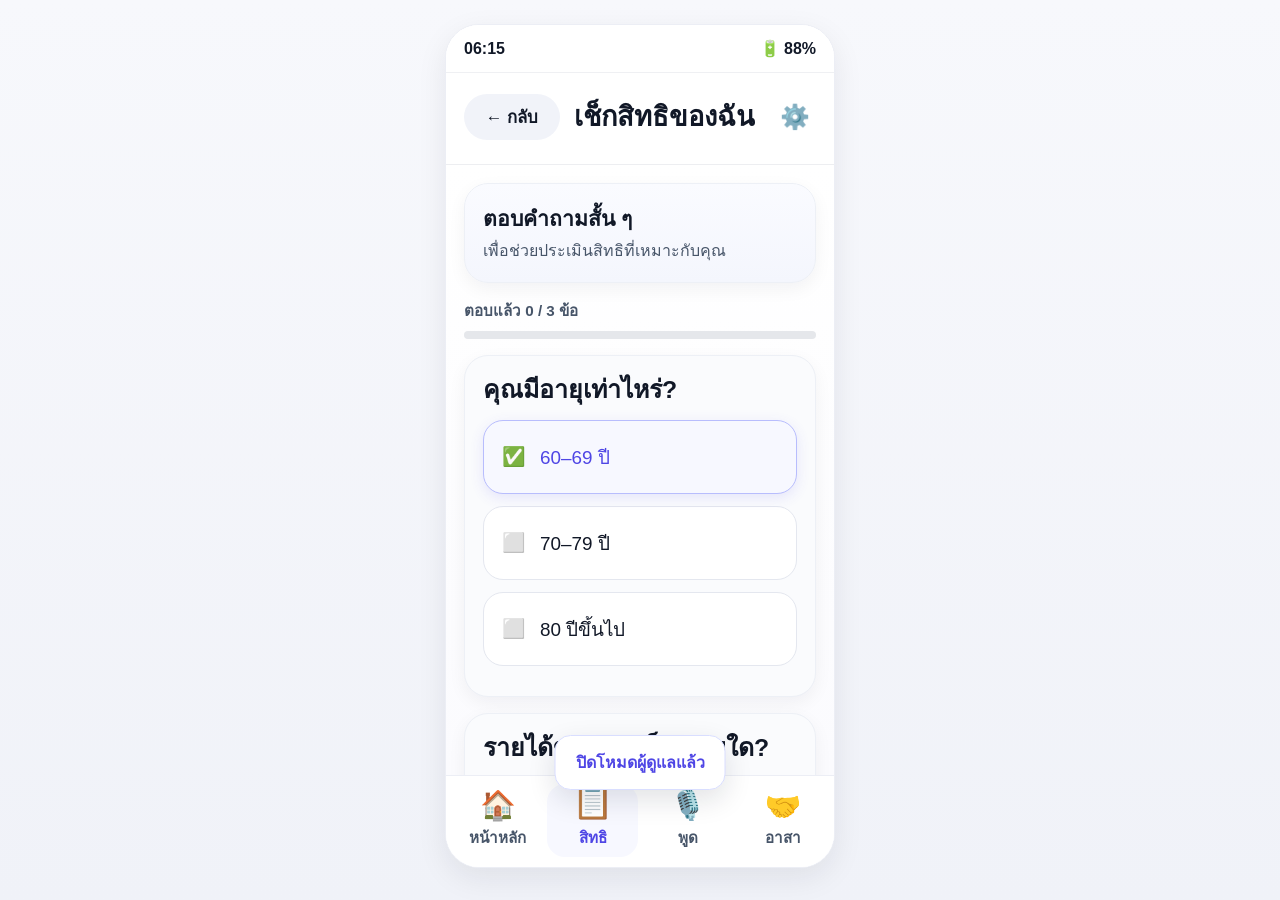
==== rights.html @ c6915d8d "Add rights.html for rights assessment page" ====
<!DOCTYPE html>
<html lang="th">
<head>
  <meta charset="UTF-8" />
  <meta name="viewport" content="width=device-width, initial-scale=1.0" />
  <title>เช็กสิทธิของฉัน — สิทธิถึงบ้าน</title>
  <link rel="stylesheet" href="styles.css" />
</head>
<body>
  <div class="phone-outer">
    <div class="phone">

      <!-- ══════════════════════════════
           SCREEN 2: RIGHTS
      ══════════════════════════════ -->
      <section id="screen-rights" class="screen active">
        <div class="status-bar">
          <span>00:00</span>
          <span>🔋 88%</span>
        </div>

        <header class="topbar">
          <button class="topbar__back" onclick="App.showScreen('screen-home')">← กลับ</button>
          <div class="topbar__title">เช็กสิทธิของฉัน</div>
          <button onclick="App.showScreen('screen-settings')" style="background:none;border:none;cursor:pointer;font-size:1.5rem;line-height:1;padding:4px 6px;margin-left:auto;" aria-label="ตั้งค่า" title="ตั้งค่า">⚙️</button>
        </header>

        <main class="content">
          <section class="info-card">
            <p class="info-card__title">ตอบคำถามสั้น ๆ</p>
            <p class="info-card__desc">เพื่อช่วยประเมินสิทธิที่เหมาะกับคุณ</p>
          </section>

          <div class="quiz-progress">
            <div class="quiz-progress__label" id="quizProgressLabel">ตอบแล้ว 0 / 3 ข้อ</div>
            <div class="progress-track">
              <div class="progress-fill" id="quizProgressFill" style="width:0%"></div>
            </div>
          </div>

          <section class="quiz-box">
            <p class="quiz-box__question">คุณมีอายุเท่าไหร่?</p>
            <button class="quiz-option selected" id="age-a" onclick="App.selectOption('age','age-a')">
              <span class="quiz-option__check">✅</span> 60–69 ปี
            </button>
            <button class="quiz-option" id="age-b" onclick="App.selectOption('age','age-b')">
              <span class="quiz-option__check">⬜</span> 70–79 ปี
            </button>
            <button class="quiz-option" id="age-c" onclick="App.selectOption('age','age-c')">
              <span class="quiz-option__check">⬜</span> 80 ปีขึ้นไป
            </button>
          </section>

          <section class="quiz-box">
            <p class="quiz-box__question">รายได้ของคุณเป็นแบบใด?</p>
            <button class="quiz-option" id="income-a" onclick="App.selectOption('income','income-a')">
              <span class="quiz-option__check">⬜</span> ไม่มีรายได้ประจำ
            </button>
            <button class="quiz-option" id="income-b" onclick="App.selectOption('income','income-b')">
              <span class="quiz-option__check">⬜</span> มีรายได้บ้างเล็กน้อย
            </button>
            <button class="quiz-option" id="income-c" onclick="App.selectOption('income','income-c')">
              <span class="quiz-option__check">⬜</span> มีรายได้ประจำ
            </button>
          </section>

          <section class="quiz-box">
            <p class="quiz-box__question">ตอนนี้คุณอาศัยอยู่แบบใด?</p>
            <button class="quiz-option" id="status-a" onclick="App.selectOption('status','status-a')">
              <span class="quiz-option__check">⬜</span> อยู่คนเดียว
            </button>
            <button class="quiz-option" id="status-b" onclick="App.selectOption('status','status-b')">
              <span class="quiz-option__check">⬜</span> อยู่กับครอบครัว
            </button>
            <button class="quiz-option" id="status-c" onclick="App.selectOption('status','status-c')">
              <span class="quiz-option__check">⬜</span> มีผู้ดูแลประจำ
            </button>
          </section>

          <section class="result-box" id="rightsResult">
            กรุณาเลือกข้อมูลให้ครบเพื่อประเมินสิทธิของคุณ
          </section>

          <!-- เพิ่มใหม่: แยกสิทธิแบบเป็นข้อ -->
          <section class="rights-detail-card" id="rightsDetailCard">
            <div class="rights-detail-card__head">
              <div>
                <p class="rights-detail-card__eyebrow">สรุปผลแบบละเอียด</p>
                <h3 class="rights-detail-card__title">สิทธิที่คุณอาจได้รับ</h3>
              </div>
              <div class="rights-score" id="rightsScore">รอประเมิน</div>
            </div>

            <div class="rights-list" id="rightsList">
              <div class="rights-empty">กรุณาตอบคำถามให้ครบก่อน ระบบจะแยกสิทธิให้เป็นข้อ ๆ</div>
            </div>

            <div class="rights-tags" id="rightsTags">
              <span class="rights-tag">ยังไม่มีข้อมูลเพียงพอ</span>
            </div>
          </section>

          <!-- เพิ่มใหม่: เอกสารที่ควรเตรียม -->
          <section class="rights-docs-card" id="rightsDocsCard">
            <div class="rights-docs-card__head">
              <h3 class="rights-docs-card__title">เอกสารที่ควรเตรียม</h3>
              <span class="rights-docs-card__badge" id="rightsDocsCount">0 รายการ</span>
            </div>

            <div class="rights-docs-list" id="rightsDocsList">
              <div class="rights-empty">ระบบจะแนะนำเอกสารหลังประเมินสิทธิ</div>
            </div>
          </section>

          <div class="rights-action-row">
            <button class="btn-secondary rights-action-btn" onclick="App.speakTextFromElement('rightsDetailCard')">
              🔊 อ่านผลให้ฟัง
            </button>
            <button class="btn-secondary rights-action-btn" onclick="App.showScreen('screen-docs')">
              📄 ไปหน้าเอกสาร
            </button>
          </div>

          <section class="result-box">
            <p class="result-box__title">ตัวอย่างสิทธิที่เกี่ยวข้อง</p>

            <div class="right-item">
              <span class="right-item__dot"></span>
              <span class="right-item__text">เบี้ยยังชีพผู้สูงอายุรายเดือน</span>
            </div>

            <div class="right-item">
              <span class="right-item__dot"></span>
              <span class="right-item__text">สิทธิรักษาพยาบาลตามบัตรทอง</span>
            </div>

            <div class="right-item">
              <span class="right-item__dot"></span>
              <span class="right-item__text">บริการช่วยเหลือจากหน่วยงานในพื้นที่</span>
            </div>

            <button class="btn-primary" onclick="App.showScreen('screen-docs')" style="margin-top:12px">
              📄 ดูเอกสารที่ต้องใช้
            </button>
          </section>
        </main>

        <nav class="nav-bar">
          <button class="nav-item" onclick="App.showScreen('screen-home')">
            <span class="nav-item__icon">🏠</span>หน้าหลัก
          </button>
          <button class="nav-item active" onclick="App.showScreen('screen-rights')">
            <span class="nav-item__icon">📋</span>สิทธิ
          </button>
          <button class="nav-item" onclick="App.showScreen('screen-voice')">
            <span class="nav-item__icon">🎙️</span>พูด
          </button>
          <button class="nav-item" onclick="App.showScreen('screen-volunteer')">
            <span class="nav-item__icon">🤝</span>อาสา
          </button>
        </nav>
      </section>

    </div>
  </div>

  <script src="app.js"></script>
  <script>
    // Page-navigation bridge — routes showScreen() calls to their own HTML file
    const _originalShowScreen = App.showScreen;
    const pageMap = {
      'screen-home':        'index.html',
      'screen-rights':      'rights.html',
      'screen-voice':       'voice.html',
      'screen-volunteer':   'volunteer.html',
      'screen-docs':        'docs.html',
      'screen-steps':       'steps.html',
      'screen-appointments':'appointments.html',
      'screen-settings':    'settings.html'
    };
    App.showScreen = function(screenId) {
      const page = pageMap[screenId];
      if (page && !document.getElementById(screenId)) {
        window.location.href = page;
      } else {
        _originalShowScreen(screenId);
      }
    };
  </script>
</body>
</html>
---- styles.css ----
:root{
  --primary:#4f46e5;
  --primary-2:#6d5efc;
  --primary-soft:#eef2ff;
  --primary-soft-2:#f7f8ff;
  --text:#111827;
  --text-soft:#475569;
  --text-faint:#6b7280;
  --bg:#f5f6fa;
  --surface:#ffffff;
  --surface-2:#f8f9fc;
  --surface-3:#f1f3f9;
  --line:#e5e7eb;
  --success:#16a34a;
  --warning:#f59e0b;
  --danger:#ef4444;
  --shadow:0 10px 30px rgba(20,25,40,.08);
  --shadow-soft:0 6px 18px rgba(20,25,40,.05);
  --radius-sm:14px;
  --radius-md:20px;
  --radius-lg:26px;
  --radius-xl:32px;
}

/* ════ DARK MODE ════ */
@media(prefers-color-scheme:dark){
  :root{
    --primary:#a5b4fc;
    --primary-2:#c7d2fe;
    --primary-soft:#2d2b5a;
    --primary-soft-2:#252350;
    --text:#f0f1f5;
    --text-soft:#c8cbd8;
    --text-faint:#9499b0;
    --bg:#0f1117;
    --surface:#1c1f2e;
    --surface-2:#232638;
    --surface-3:#2b2f44;
    --line:#383c58;
    --shadow:0 10px 30px rgba(0,0,0,.4);
    --shadow-soft:0 6px 18px rgba(0,0,0,.3);
  }
  body{ background:#0f1117; }
  .phone{ border-color:#2d3050; }
  .content{ background:var(--surface) !important; }
  .welcome-card,.info-card{ background:var(--surface-2) !important; }
  .greeting{ color:#f0f1f5; }
  .subtext{ color:#c8cbd8; }
  .font-btn,.font-scale-label{ background:#2b2f44 !important; border-color:#4a4e6a !important; color:#f0f1f5 !important; }
  .font-btn:hover{ background:#363b55 !important; color:#fff !important; }
  .tab-pill{ background:var(--surface-2); border-color:var(--line); color:#c8cbd8; }
  .tab-pill.active{ background:var(--primary-soft); color:#c7d2fe; border-color:#4a4a9a; }
  .tab-pill:hover:not(.active){ background:var(--surface-3); color:#f0f1f5; }
  .tab-pill:active{ transform:scale(0.95); }
  .reminder-card{ background:#2e2508 !important; border-color:#6b560f !important; }
  .reminder-card__title{ color:#fde68a; }
  .reminder-card__sub{ color:#fbbf24; }
  .quick-help-card{ background:#2d1010 !important; border-color:#6b2020 !important; }
  .quick-help-card__title{ color:#fca5a5; }
  .quick-help-card__desc{ color:#e8a0a0; }
  .voice-guide-card{ background:#1d2248 !important; border-color:#3a4080 !important; }
  .result-box{ background:#1d2248 !important; border-color:#3a4080 !important; }
  .result-box__title{ color:#c7d2fe; }
  .right-item__text{ color:#c8cbd8; }
  .quiz-box{ background:var(--surface-2) !important; border-color:var(--line) !important; }
  .quiz-box__question{ color:#f0f1f5 !important; }
  .quiz-option{ background:var(--surface-3) !important; border-color:var(--line) !important; color:#f0f1f5 !important; }
  .quiz-option:hover{ background:#333754 !important; }
  .quiz-option.selected{ background:var(--primary-soft) !important; border-color:#5a5aaa !important; color:#c7d2fe !important; }
  .main-card{ background:var(--surface-2); border-color:var(--line); }
  .main-card__icon{ background:#2d2b5a !important; border:1px solid #4a4a9a; }
  .main-card__label{ color:#f0f1f5 !important; }
  .main-card__desc{ color:#c8cbd8 !important; }
  .section-label{ color:#c8cbd8; }
  .info-card__title{ color:#f0f1f5; }
  .info-card__desc{ color:#c8cbd8; }
  .schedule-card{ background:var(--surface-2) !important; }
  .schedule-card__title{ color:#f0f1f5; }
  .schedule-card__desc{ color:#c8cbd8; }
  .service-wide-card{ background:var(--surface-2) !important; }
  .service-wide-card__title{ color:#f0f1f5; }
  .service-wide-card__desc{ color:#c8cbd8; }
  .section-head__title{ color:#f0f1f5; }
  .section-head__sub{ color:#c8cbd8; }
  .contact-card{ background:var(--surface-2) !important; }
  .contact-card__title{ color:#f0f1f5; }
  .contact-card__desc{ color:#c8cbd8; }
  .transcript-box{ background:var(--surface-2); color:#f0f1f5; }
  .transcript-box__placeholder{ color:#9499b0; }
  .mic-status{ color:#c8cbd8; }
  .ai-reply{ background:#1d2248 !important; border-color:#3a4080 !important; color:#c8cbd8; }
  .voice-answer-card h3{ color:#c7d2fe; }
  .voice-answer-card p{ color:#c8cbd8; }
  .vol-card{ background:var(--surface-2); }
  .vol-card__name{ color:#f0f1f5; }
  .vol-card__detail{ color:#c8cbd8; }
  .vol-card__badge{ background:#14532d; color:#86efac; }
  .checklist-item{ background:var(--surface-2); border-color:var(--line); color:#f0f1f5; }
  .checklist-item:has(input:checked){ border-color:#5a5aaa !important; background:var(--primary-soft) !important; }
  .step-card{ background:var(--surface-2); }
  .step-card__title{ color:#f0f1f5; }
  .step-card__desc{ color:#c8cbd8; }
  .nav-bar{ background:rgba(28,31,46,.97); border-top-color:var(--line); }
  .nav-item{ color:#c8cbd8; }
  .nav-item.active{ color:#c7d2fe; background:var(--primary-soft); }
  .topbar{ background:var(--surface); border-bottom-color:var(--line); }
  .topbar__title{ color:#f0f1f5; }
  .topbar__tagline{ color:#c8cbd8; }
  .topbar__logo{ color:#a5b4fc; }
  .topbar__back{ color:#f0f1f5; background:var(--surface-3); }
  .status-bar{ background:var(--surface); border-bottom-color:var(--line); color:#f0f1f5; }
  .confirm-msg{ background:#0d2a1a !important; border-color:#1a5c34 !important; color:#6ee7b7; }
  .mic-circle{ background:linear-gradient(135deg,#3d3a8a,#5046c8) !important; box-shadow:0 14px 30px rgba(80,70,200,.35) !important; }
  .mic-circle.recording{ background:linear-gradient(135deg,#c0392b,#e84040) !important; }
  .btn-secondary{ background:#2b2f44 !important; color:#f0f1f5 !important; border:1px solid #4a4e6a; }
  .btn-secondary:hover{ background:#333754 !important; }
  .speak-btn{ background:var(--primary-soft); color:#c7d2fe; border-color:#4a4a9a; }
  .progress-track{ background:#2b2f44; }
  .stat-card{ background:var(--surface-2) !important; border-color:var(--line) !important; }
  .stat-card__value{ color:#c7d2fe !important; }
  .stat-card__label{ color:#c8cbd8 !important; }
  .toast{ background:#1d2248; border-color:#3a4080; color:#c7d2fe; }
  .voice-wave__bar{ background:linear-gradient(180deg,#a5b4fc,#c7d2fe); }
}

/* ════ RESET ════ */
*,*::before,*::after{ box-sizing:border-box; margin:0; padding:0; }
html,body{ width:100%; height:100%; }
body{
  font-family:'Sarabun','Noto Sans Thai',sans-serif;
  background:linear-gradient(180deg,#f7f8fc 0%,#f0f2f8 100%);
  color:var(--text);
  display:flex; justify-content:center; align-items:flex-start;
  padding:24px 12px;
}
button{ font-family:inherit; border:none; cursor:pointer; background:none; }
a{ text-decoration:none; color:inherit; }

/* ════ PHONE ════ */
.phone-outer{ width:100%; display:flex; justify-content:center; }
.phone{
  width:390px; height:844px;
  background:var(--surface); border-radius:34px; overflow:hidden;
  box-shadow:var(--shadow); border:1px solid #eceef5;
  display:flex; flex-direction:column;
  position: relative;
}
.screen{ display:none; height:100%; flex-direction:column; background:var(--surface); }
.screen.active{ display:flex; }
.screen.slide-in{ animation:slideIn .28s cubic-bezier(.4,0,.2,1) both; }
@keyframes slideIn{
  from{ opacity:0; transform:translateX(18px); }
  to{ opacity:1; transform:translateX(0); }
}

/* ════ STATUS BAR ════ */
.status-bar{
  height:48px; display:flex; align-items:center; justify-content:space-between;
  padding:0 18px; background:var(--surface); color:var(--text);
  font-size:1rem; font-weight:800; border-bottom:1px solid rgba(229,231,235,.6);
}

/* ════ TOPBAR ════ */
.topbar{
  min-height:92px; background:var(--surface);
  display:flex; align-items:center; gap:14px;
  padding:14px 18px 18px; border-bottom:1px solid rgba(229,231,235,.7);
}
.topbar--logo{ justify-content:space-between; align-items:center; }
.topbar--logo > div:first-child{ flex:1; min-width:0; }
.topbar__logo{ font-size:2rem; font-weight:900; line-height:1.05; color:var(--primary); }
.topbar__tagline{ margin-top:4px; font-size:1rem; color:var(--text-soft); line-height:1.35; }
.topbar__title{ font-size:1.7rem; font-weight:900; line-height:1.15; color:var(--text); flex:1; }
.topbar__back{
  min-width:96px; height:46px; padding:0 16px; border-radius:999px;
  background:var(--surface-3); color:var(--text);
  display:inline-flex; align-items:center; justify-content:center;
  font-size:1.05rem; font-weight:800;
  transition:opacity .15s,transform .15s;
}
.topbar__back:hover{ opacity:.75; }
.topbar__back:active{ transform:scale(0.95); }
.topbar__sos{
  min-width:90px; height:50px; border-radius:999px;
  background:linear-gradient(135deg,#ff5f5f,#e84040); color:#fff;
  display:inline-flex; align-items:center; justify-content:center;
  font-size:1.05rem; font-weight:900;
  box-shadow:0 8px 20px rgba(239,68,68,.28);
  transition:transform .15s,opacity .15s;
  animation:sos-pulse 3s ease-in-out infinite;
}
@keyframes sos-pulse{
  0%,100%{ box-shadow:0 8px 20px rgba(239,68,68,.28); }
  50%{ box-shadow:0 8px 30px rgba(239,68,68,.55); }
}
.topbar__sos:hover{ opacity:.88; }
.topbar__sos:active{ transform:scale(0.95); }

/* ════ CONTENT ════ */
.content{
  flex:1; min-height:0; overflow-y:auto; padding:18px;
  background:linear-gradient(180deg,#ffffff 0%,#fbfbfe 100%);
}
.content::-webkit-scrollbar{ width:8px; }
.content::-webkit-scrollbar-thumb{ background:#d9ddea; border-radius:999px; }
.content > *{ animation:fadeUp .35s cubic-bezier(.4,0,.2,1) both; }
.content > *:nth-child(1){ animation-delay:.04s; }
.content > *:nth-child(2){ animation-delay:.08s; }
.content > *:nth-child(3){ animation-delay:.12s; }
.content > *:nth-child(4){ animation-delay:.16s; }
.content > *:nth-child(5){ animation-delay:.20s; }
.content > *:nth-child(6){ animation-delay:.24s; }
.content > *:nth-child(7){ animation-delay:.28s; }
.content > *:nth-child(8){ animation-delay:.32s; }
@keyframes fadeUp{
  from{ opacity:0; transform:translateY(10px); }
  to{ opacity:1; transform:translateY(0); }
}

.greeting{ font-size:1.9rem; font-weight:900; line-height:1.2; margin-bottom:6px; }
.subtext{ font-size:1.12rem; line-height:1.55; color:var(--text-soft); }
.section-label{ font-size:1.05rem; font-weight:800; color:var(--text-soft); margin:18px 0 12px; }

/* ════ SHARED CARD BASE ════ */
.welcome-card,.info-card,.voice-guide-card,.quick-help-card,
.quiz-box,.result-box,.transcript-box,.ai-reply,.reminder-card,
.vol-card,.confirm-msg,.checklist-card,.step-card,.schedule-card,
.service-wide-card,.contact-card,.stat-card{
  background:var(--surface-2); border:1px solid #edf0f6;
  border-radius:24px; box-shadow:var(--shadow-soft);
}

/* ════ WELCOME CARD ════ */
.welcome-card{
  background:linear-gradient(180deg,#fafbff 0%,#f4f6fd 100%);
  padding:18px; margin-bottom:16px;
}
.font-tools{ display:flex; flex-wrap:wrap; gap:10px; margin-top:14px; }
.font-btn,.font-scale-label{
  min-height:48px; padding:0 16px; border-radius:16px;
  background:#fff; border:1px solid var(--line);
  display:inline-flex; align-items:center; justify-content:center;
  font-size:1rem; font-weight:800;
  transition:background .15s,transform .12s,box-shadow .15s;
}
.font-btn:hover{ background:var(--surface-3); box-shadow:0 4px 12px rgba(79,70,229,.10); }
.font-btn:active{ transform:scale(0.92); }
.font-btn--reset{ background:var(--surface-3); }

/* ════ TAB PILLS ════ */
.tab-pills{ display:flex; gap:10px; overflow:auto; margin-bottom:16px; }
.tab-pill{
  min-height:42px; padding:0 16px; border-radius:999px;
  background:#fff; border:1px solid #e5e7ef; color:var(--text-soft);
  font-size:.98rem; font-weight:800; white-space:nowrap;
  transition:background .2s,color .2s,transform .15s;
}
.tab-pill.active{ background:var(--primary-soft-2); color:var(--primary); border-color:#cfd5ff; }
.tab-pill:hover:not(.active){ background:var(--surface-3); }

/* ════ BUTTONS ════ */
.btn-voice-main,.btn-primary,.btn-secondary,.btn-emergency,.btn-appoint{
  transition:transform .18s ease,box-shadow .18s ease,opacity .15s ease;
}
.btn-voice-main{
  width:100%; min-height:68px; border-radius:22px;
  background:linear-gradient(135deg,var(--primary),var(--primary-2)); color:#fff;
  display:flex; align-items:center; justify-content:center; gap:10px;
  padding:16px 18px; font-size:1.35rem; font-weight:900; margin-bottom:16px;
  box-shadow:0 12px 28px rgba(79,70,229,.22); position:relative; overflow:hidden;
}
.btn-voice-main:hover{ box-shadow:0 16px 36px rgba(79,70,229,.32); opacity:.93; }
.btn-voice-main:active{ transform:scale(0.97); }
.btn-primary{
  width:100%; min-height:64px; border-radius:20px;
  background:linear-gradient(135deg,var(--primary),var(--primary-2)); color:#fff;
  display:flex; align-items:center; justify-content:center; gap:10px;
  padding:16px 18px; font-size:1.18rem; font-weight:900;
  box-shadow:0 10px 24px rgba(79,70,229,.20);
}
.btn-primary:hover{ opacity:.92; box-shadow:0 14px 30px rgba(79,70,229,.30); }
.btn-primary:active{ transform:scale(0.97); }
.btn-secondary{
  flex:1; min-height:64px; border-radius:20px;
  background:#eef1f8; color:var(--text);
  display:flex; align-items:center; justify-content:center;
  padding:16px; font-size:1.1rem; font-weight:800;
}
.btn-secondary:hover{ background:var(--surface-3); }
.btn-secondary:active{ transform:scale(0.97); }
.btn-emergency{
  width:100%; min-height:68px; border-radius:22px;
  background:linear-gradient(135deg,#ff5f5f,#e84040); color:#fff;
  display:flex; align-items:center; justify-content:center; gap:10px;
  padding:16px 18px; font-size:1.25rem; font-weight:900;
  box-shadow:0 12px 26px rgba(239,68,68,.18);
}
.btn-emergency:hover{ opacity:.9; box-shadow:0 16px 32px rgba(239,68,68,.28); }
.btn-emergency:active{ transform:scale(0.97); }
.btn-appoint{
  min-width:82px; min-height:56px; border-radius:18px;
  background:linear-gradient(135deg,var(--primary),var(--primary-2)); color:#fff;
  display:inline-flex; align-items:center; justify-content:center;
  font-size:1.1rem; font-weight:900; padding:0 18px;
}
.btn-appoint:hover{ opacity:.9; }
.btn-appoint:active{ transform:scale(0.94); }

/* ════ REMINDER ════ */
.reminder-card{
  background:linear-gradient(180deg,#fffaf0 0%,#fff5df 100%);
  border-color:#f6e2a7; display:flex; gap:14px; padding:16px; margin-bottom:16px;
}
.reminder-card__icon{ font-size:1.9rem; line-height:1; }
.reminder-card__title{ font-size:1.25rem; font-weight:900; color:#8a6200; line-height:1.35; }
.reminder-card__sub{ margin-top:4px; font-size:1.02rem; color:#a17200; line-height:1.45; }

/* ════ CONTACT CARDS ════ */
.quick-contact-section{ margin-bottom:18px; }
.section-head{ margin-bottom:12px; }
.section-head__title{ font-size:1.08rem; font-weight:900; color:var(--text); }
.section-head__sub{ font-size:.95rem; color:var(--text-soft); margin-top:4px; }
.quick-contact-grid{ display:grid; grid-template-columns:1fr; gap:12px; }
.contact-card{
  display:flex; align-items:center; gap:14px; min-height:92px;
  padding:16px; background:#fff;
  transition:opacity .15s,transform .18s,box-shadow .18s;
}
.contact-card:hover{ opacity:.92; transform:translateY(-2px); box-shadow:0 10px 24px rgba(20,25,40,.10); }
.contact-card:active{ transform:scale(0.98); }
a.contact-card,a.contact-card:link,a.contact-card:visited{ text-decoration:none !important; color:inherit !important; }
.contact-card__icon-wrap{ width:58px; height:58px; border-radius:18px; display:flex; align-items:center; justify-content:center; flex-shrink:0; }
.contact-card--caregiver .contact-card__icon-wrap{ background:linear-gradient(180deg,#eef2ff 0%,#e7ecff 100%); }
.contact-card--emergency .contact-card__icon-wrap{ background:linear-gradient(180deg,#fff1f1 0%,#ffe6e6 100%); }
.contact-card__icon{ font-size:1.8rem; line-height:1; }
.contact-card__content{ flex:1; min-width:0; }
.contact-card__title{ font-size:1.08rem; font-weight:900; color:var(--text); line-height:1.25; }
.contact-card__desc{ font-size:.93rem; color:var(--text-soft); line-height:1.45; margin-top:4px; }
.contact-card__arrow{ font-size:1.2rem; font-weight:900; color:var(--text-faint); flex-shrink:0; transition:transform .2s; }
.contact-card:hover .contact-card__arrow{ transform:translateX(5px); }

/* ════ MAIN GRID ════ */
.main-grid{ display:grid; grid-template-columns:1fr 1fr; gap:14px; margin-bottom:16px; }
.main-card{
  min-height:198px; background:var(--surface); border:1px solid #eceef5;
  border-radius:28px; padding:18px 14px; text-align:center;
  box-shadow:var(--shadow-soft); cursor:pointer;
  transition:transform .2s cubic-bezier(.4,0,.2,1),box-shadow .2s,opacity .15s;
}
.main-card:hover{ transform:translateY(-4px); box-shadow:0 18px 40px rgba(20,25,40,.14); }
.main-card:active{ transform:scale(0.95); }
.main-card__icon{
  width:70px; height:70px; margin:0 auto 14px;
  border-radius:22px; background:var(--primary-soft);
  display:flex; align-items:center; justify-content:center; font-size:2rem;
  transition:transform .25s cubic-bezier(.4,0,.2,1);
}
.main-card:hover .main-card__icon{ transform:scale(1.12) rotate(-4deg); }
.main-card__label{ font-size:1.45rem; font-weight:900; line-height:1.15; margin-bottom:8px; }
.main-card__desc{ font-size:1rem; line-height:1.5; color:var(--text-soft); }

/* ════ SERVICE WIDE ════ */
.service-wide-card{
  width:100%; display:flex; align-items:center; gap:14px;
  padding:16px; margin-bottom:14px;
  background:linear-gradient(180deg,#ffffff 0%,#f8f9fd 100%);
  cursor:pointer; transition:transform .18s,opacity .15s,box-shadow .18s;
}
.service-wide-card:hover{ opacity:.92; transform:translateY(-2px); box-shadow:0 10px 24px rgba(20,25,40,.10); }
.service-wide-card:active{ transform:scale(0.98); }
.service-wide-card__icon{
  width:56px; height:56px; border-radius:18px; background:var(--primary-soft);
  display:flex; align-items:center; justify-content:center;
  font-size:1.6rem; flex-shrink:0; transition:transform .25s;
}
.service-wide-card:hover .service-wide-card__icon{ transform:scale(1.1); }
.service-wide-card__title{ font-size:1.15rem; font-weight:900; }
.service-wide-card__desc{ font-size:.98rem; color:var(--text-soft); margin-top:4px; }

/* ════ QUICK HELP ════ */
.quick-help-card{
  background:linear-gradient(180deg,#fff6f6 0%,#fff0f0 100%);
  border-color:#ffd6d6; padding:16px; margin-bottom:14px;
}
.quick-help-card__title{ font-size:1.28rem; font-weight:900; color:#d33636; margin-bottom:6px; }
.quick-help-card__desc{ font-size:1rem; line-height:1.5; color:#9e4a4a; }

/* ════ INFO CARD ════ */
.info-card{
  background:linear-gradient(180deg,#fafbff 0%,#f4f6fd 100%);
  padding:18px; margin-bottom:16px;
}
.info-card__title{ font-size:1.32rem; font-weight:900; margin-bottom:4px; }
.info-card__desc{ font-size:1rem; color:var(--text-soft); line-height:1.55; }

/* ════ QUIZ ════ */
.quiz-box{ background:#fafbfd; padding:18px; margin-bottom:16px; }
.quiz-box__question{ font-size:1.55rem; font-weight:900; line-height:1.3; margin-bottom:14px; color:var(--text); }
.quiz-progress{ margin-bottom:16px; }
.quiz-progress__label{ font-size:.95rem; color:var(--text-soft); margin-bottom:8px; font-weight:700; }
.progress-track{ height:8px; border-radius:999px; background:#e5e7eb; overflow:hidden; }
.progress-fill{
  height:100%; border-radius:999px;
  background:linear-gradient(90deg,var(--primary),var(--primary-2));
  transition:width .4s cubic-bezier(.4,0,.2,1);
}
.quiz-option{
  width:100%; min-height:74px; border-radius:20px;
  background:#fff; border:1px solid #e4e7ef;
  display:flex; align-items:center; gap:14px;
  text-align:left; padding:16px 18px; font-size:1.18rem; color:var(--text); margin-bottom:12px;
  transition:background .18s,border-color .18s,transform .15s,box-shadow .18s;
}
.quiz-option:hover{ background:var(--surface-3); transform:translateX(4px); }
.quiz-option:active{ transform:scale(0.98); }
.quiz-option.selected{
  background:var(--primary-soft-2); border-color:#b8bdfd; color:var(--primary);
  box-shadow:0 4px 14px rgba(79,70,229,.12);
  animation:selectPop .25s cubic-bezier(.4,0,.2,1) both;
}
@keyframes selectPop{
  0%{ transform:scale(1); }
  50%{ transform:scale(1.025); }
  100%{ transform:scale(1); }
}

/* ════ RESULT BOX ════ */
.result-box{
  background:linear-gradient(180deg,#f7f9ff 0%,#eff2ff 100%);
  border-color:#d9deff; padding:18px; margin-bottom:14px;
}
.result-box__title{ font-size:1.25rem; font-weight:900; color:var(--primary); margin-bottom:10px; }
.right-item{ display:flex; align-items:flex-start; gap:10px; margin-bottom:10px; }
.right-item__dot{ width:9px; height:9px; border-radius:50%; background:var(--primary); margin-top:10px; flex-shrink:0; }
.right-item__text{ font-size:1.05rem; line-height:1.6; }

/* ════ VOICE SCREEN ════ */
.voice-guide-card{
  background:linear-gradient(180deg,#f5f8ff 0%,#edf2ff 100%);
  border-color:#dbe3ff; padding:18px; margin-bottom:16px;
}
.voice-guide-card__title{ font-size:1.3rem; font-weight:900; color:var(--primary); margin-bottom:6px; }
.voice-guide-card__desc{ font-size:1rem; color:var(--text-soft); line-height:1.5; }
.voice-visual{ display:flex; flex-direction:column; align-items:center; padding:8px 0 14px; }

@keyframes mic-pulse{
  0%{ box-shadow:0 0 0 0 rgba(239,68,68,.5); }
  70%{ box-shadow:0 0 0 24px rgba(239,68,68,0); }
  100%{ box-shadow:0 0 0 0 rgba(239,68,68,0); }
}
@keyframes mic-idle{
  0%,100%{ box-shadow:0 14px 30px rgba(79,70,229,.18); }
  50%{ box-shadow:0 18px 38px rgba(79,70,229,.30); }
}
.mic-circle{
  width:152px; height:152px; border-radius:50%;
  background:linear-gradient(135deg,var(--primary),var(--primary-2)); color:#fff;
  display:flex; align-items:center; justify-content:center; font-size:3.4rem;
  box-shadow:0 14px 30px rgba(79,70,229,.18); margin-bottom:16px; cursor:pointer;
  transition:transform .18s,opacity .15s;
  animation:mic-idle 2.5s ease-in-out infinite;
}
.mic-circle:hover{ opacity:.88; transform:scale(1.05); }
.mic-circle:active{ transform:scale(0.93); }
.mic-circle.recording{ background:linear-gradient(135deg,#ff5f5f,#e84040) !important; animation:mic-pulse 1.2s infinite; }

/* Sound wave visualizer */
.voice-wave{
  display:flex; align-items:center; gap:5px;
  height:36px; margin-bottom:8px; opacity:0; transition:opacity .3s;
}
.voice-wave.active{ opacity:1; }
.voice-wave__bar{
  width:5px; border-radius:999px;
  background:linear-gradient(180deg,var(--primary),var(--primary-2));
  animation:wave-bounce 1s ease-in-out infinite;
}
.voice-wave__bar:nth-child(1){ height:12px; animation-delay:0s; }
.voice-wave__bar:nth-child(2){ height:22px; animation-delay:.1s; }
.voice-wave__bar:nth-child(3){ height:30px; animation-delay:.2s; }
.voice-wave__bar:nth-child(4){ height:22px; animation-delay:.3s; }
.voice-wave__bar:nth-child(5){ height:12px; animation-delay:.4s; }
@keyframes wave-bounce{
  0%,100%{ transform:scaleY(1); }
  50%{ transform:scaleY(0.35); }
}
.mic-status{ font-size:1.15rem; font-weight:800; color:var(--text-soft); text-align:center; }
.transcript-box{
  min-height:100px; background:#fbfbfd; padding:18px; margin-bottom:14px;
  font-size:1.08rem; line-height:1.6; color:var(--text);
}
.transcript-box__placeholder{ color:var(--text-faint); }
.ai-reply{
  background:linear-gradient(180deg,#f7f9ff 0%,#eef2ff 100%);
  border-color:#d9deff; padding:18px; font-size:1.08rem; line-height:1.65; margin-bottom:14px;
}
.voice-answer-card h3{ font-size:1.2rem; font-weight:900; color:var(--primary); margin-bottom:8px; }
.voice-answer-card p{ font-size:1.05rem; line-height:1.65; color:var(--text); margin-bottom:12px; }
.speak-btn{
  display:inline-flex; align-items:center; gap:8px; min-height:46px;
  padding:0 16px; border-radius:14px; background:var(--primary-soft);
  color:var(--primary); font-size:1rem; font-weight:800; border:1px solid #c7ceff;
  cursor:pointer; transition:background .15s,transform .12s;
}
.speak-btn:hover{ background:#e0e4ff; }
.speak-btn:active{ transform:scale(0.96); }
.voice-actions{ display:flex; gap:12px; margin-top:14px; }

/* Typing dots */
.typing-dots{ display:inline-flex; gap:5px; align-items:center; padding:4px 0; }
.typing-dots span{
  width:8px; height:8px; border-radius:50%; background:var(--primary); opacity:.4;
  animation:typing-blink 1.2s ease-in-out infinite;
}
.typing-dots span:nth-child(2){ animation-delay:.2s; }
.typing-dots span:nth-child(3){ animation-delay:.4s; }
@keyframes typing-blink{
  0%,80%,100%{ opacity:.4; transform:scale(1); }
  40%{ opacity:1; transform:scale(1.3); }
}

/* ════ VOLUNTEER ════ */
.vol-card{
  background:var(--surface); padding:16px;
  display:flex; align-items:center; gap:14px; margin-bottom:14px;
  transition:transform .18s,box-shadow .18s;
}
.vol-card:hover{ transform:translateY(-2px); box-shadow:0 10px 24px rgba(20,25,40,.10); }
.vol-card__avatar{
  width:62px; height:62px; border-radius:50%; background:var(--primary-soft);
  display:flex; align-items:center; justify-content:center; font-size:2rem; flex-shrink:0;
  transition:transform .2s;
}
.vol-card:hover .vol-card__avatar{ transform:scale(1.08); }
.vol-card__info{ flex:1; min-width:0; }
.vol-card__name{ font-size:1.28rem; font-weight:900; line-height:1.25; margin-bottom:4px; }
.vol-card__detail{ font-size:1rem; color:var(--text-soft); line-height:1.45; }
.vol-card__badge{
  display:inline-flex; align-items:center; gap:5px;
  padding:3px 10px; border-radius:999px; background:#dcfce7; color:#16a34a;
  font-size:.85rem; font-weight:800; margin-top:5px;
}
.vol-card__badge::before{
  content:''; width:7px; height:7px; border-radius:50%; background:#16a34a;
  animation:status-blink 2s ease-in-out infinite;
}
@keyframes status-blink{
  0%,100%{ opacity:1; }
  50%{ opacity:.3; }
}
.confirm-msg{
  display:none; background:linear-gradient(180deg,#f4fff8 0%,#edfff3 100%);
  border-color:#ccefd8; padding:16px; font-size:1.05rem; color:#16703b; line-height:1.55;
}
.confirm-msg.visible{ display:block; animation:confirmSlide .3s cubic-bezier(.4,0,.2,1) both; }
@keyframes confirmSlide{
  from{ opacity:0; transform:translateY(-8px); }
  to{ opacity:1; transform:translateY(0); }
}

/* ════ CHECKLIST ════ */
.checklist-card{ padding:10px; margin-bottom:14px; background:var(--surface); }
.checklist-item{
  display:flex; align-items:center; gap:12px; min-height:62px; border-radius:18px;
  padding:0 14px; background:#fafbfd; border:1px solid #eceef5;
  margin-bottom:10px; font-size:1.05rem; font-weight:700; cursor:pointer;
  transition:background .18s,transform .15s,border-color .18s;
}
.checklist-item:hover{ background:var(--surface-3); transform:translateX(4px); }
.checklist-item:has(input:checked){ border-color:#b8bdfd; background:var(--primary-soft-2); }
.checklist-item input{ width:20px; height:20px; accent-color:var(--primary); }

/* ════ STEPS ════ */
.step-card{
  display:flex; align-items:flex-start; gap:14px;
  padding:16px; margin-bottom:12px; background:var(--surface);
  transition:transform .18s,box-shadow .18s;
}
.step-card:hover{ transform:translateX(4px); box-shadow:0 8px 20px rgba(20,25,40,.08); }
.step-card__num{
  width:40px; height:40px; border-radius:50%;
  background:linear-gradient(135deg,var(--primary),var(--primary-2)); color:#fff;
  display:flex; align-items:center; justify-content:center; font-weight:900; flex-shrink:0;
  transition:transform .2s;
}
.step-card:hover .step-card__num{ transform:scale(1.1); }
.step-card__title{ font-size:1.12rem; font-weight:900; margin-bottom:4px; }
.step-card__desc{ font-size:.98rem; color:var(--text-soft); line-height:1.5; }

/* ════ APPOINTMENTS ════ */
.schedule-card{
  padding:16px; margin-bottom:14px;
  background:linear-gradient(180deg,#ffffff 0%,#f8f9fd 100%);
  transition:transform .18s,box-shadow .18s;
}
.schedule-card:hover{ transform:translateY(-2px); box-shadow:0 10px 24px rgba(20,25,40,.08); }
.schedule-card__date{
  display:inline-flex; min-height:34px; align-items:center; padding:0 12px; border-radius:999px;
  background:var(--primary-soft); color:var(--primary); font-size:.95rem; font-weight:900; margin-bottom:10px;
}
.schedule-card__title{ font-size:1.16rem; font-weight:900; margin-bottom:4px; }
.schedule-card__desc{ font-size:1rem; color:var(--text-soft); line-height:1.5; }

/* ════ STATS ROW ════ */
.stats-row{ display:grid; grid-template-columns:1fr 1fr 1fr; gap:10px; margin-bottom:16px; }
.stat-card{
  padding:14px 10px; text-align:center;
  background:var(--surface); border:1px solid #eceef5;
}
.stat-card__value{ font-size:1.6rem; font-weight:900; color:var(--primary); line-height:1.1; }
.stat-card__label{ font-size:.88rem; color:var(--text-soft); margin-top:4px; font-weight:700; }

/* ════ TOAST ════ */
.toast{
  position:fixed; bottom:110px; left:50%; transform:translateX(-50%);
  background:var(--surface); border:1px solid #d9deff; border-radius:16px;
  padding:14px 20px; font-size:1rem; font-weight:800; color:var(--primary);
  box-shadow:0 10px 28px rgba(20,25,40,.12); z-index:999; white-space:nowrap;
  animation:toastIn .3s cubic-bezier(.4,0,.2,1) both;
}
.toast.out{ animation:toastOut .3s cubic-bezier(.4,0,.2,1) both; }
@keyframes toastIn{
  from{ opacity:0; transform:translateX(-50%) translateY(16px); }
  to{ opacity:1; transform:translateX(-50%) translateY(0); }
}
@keyframes toastOut{
  from{ opacity:1; transform:translateX(-50%) translateY(0); }
  to{ opacity:0; transform:translateX(-50%) translateY(16px); }
}

/* ════ NAV BAR ════ */
.nav-bar{
  height:92px; min-height:92px; display:flex; align-items:center; gap:4px;
  padding:8px 6px 10px; background:rgba(255,255,255,.96);
  border-top:1px solid #eceef5; backdrop-filter:blur(10px);
}
.nav-item{
  flex:1; height:100%; border-radius:18px;
  display:flex; flex-direction:column; align-items:center; justify-content:center; gap:6px;
  color:var(--text-soft); font-size:.95rem; font-weight:800;
  transition:background .18s,color .18s,transform .15s;
}
.nav-item:hover:not(.active){ background:var(--surface-3); }
.nav-item:active{ transform:scale(0.92); }
.nav-item.active{ color:var(--primary); background:var(--primary-soft-2); }
.nav-item__icon{ font-size:1.8rem; line-height:1; transition:transform .2s cubic-bezier(.4,0,.2,1); }
.nav-item.active .nav-item__icon{ transform:translateY(-3px) scale(1.15); }

#rightsResult{ font-size:1.05rem; font-weight:800; line-height:1.6; }

/* ════ MOBILE ════ */
@media(max-width:480px){
  body{ padding:0; background:#fff; }
  .phone{ width:100%; height:100vh; border-radius:0; border:none; box-shadow:none; }
  .status-bar{ height:46px; }
  .topbar{ min-height:88px; padding:14px 16px 16px; }
  .topbar__logo{ font-size:1.8rem; }
  .topbar__title{ font-size:1.5rem; }
  .content{ padding:16px; }
  .main-card{ min-height:185px; }
}

/* ===== Rights detail enhanced ===== */
.rights-detail-card,
.rights-docs-card{
  background: linear-gradient(180deg, #f6f7ff 0%, #eef1ff 100%);
  border: 1px solid #d7ddff;
  border-radius: 24px;
  padding: 18px;
  margin-bottom: 14px;
  box-shadow: 0 8px 24px rgba(30, 40, 90, 0.08);
}

.rights-detail-card__head,
.rights-docs-card__head{
  display:flex;
  align-items:flex-start;
  justify-content:space-between;
  gap:12px;
  margin-bottom:14px;
}

.rights-detail-card__eyebrow{
  font-size:0.9rem;
  font-weight:800;
  color:#6b7280;
  margin-bottom:4px;
}

.rights-detail-card__title,
.rights-docs-card__title{
  font-size:1.18rem;
  font-weight:900;
  color:#1f2937;
  line-height:1.25;
}

.rights-score{
  min-width:88px;
  min-height:36px;
  padding:6px 12px;
  border-radius:999px;
  display:inline-flex;
  align-items:center;
  justify-content:center;
  background:#ffffff;
  border:1px solid #d7ddff;
  color:#4f46e5;
  font-size:0.92rem;
  font-weight:900;
  white-space:nowrap;
}

.rights-list,
.rights-docs-list{
  display:flex;
  flex-direction:column;
  gap:10px;
}

.rights-item,
.rights-doc-item{
  background:#ffffff;
  border:1px solid #e6e9f5;
  border-radius:18px;
  padding:14px;
}

.rights-item__top{
  display:flex;
  align-items:flex-start;
  justify-content:space-between;
  gap:12px;
  margin-bottom:8px;
}

.rights-item__title{
  font-size:1.03rem;
  font-weight:900;
  color:#111827;
  line-height:1.35;
}

.rights-item__level{
  min-width:72px;
  text-align:center;
  padding:6px 10px;
  border-radius:999px;
  font-size:0.82rem;
  font-weight:900;
  background:#eef2ff;
  color:#4338ca;
}

.rights-item__desc,
.rights-doc-item__desc{
  font-size:0.95rem;
  line-height:1.55;
  color:#6b7280;
}

.rights-item__hint{
  margin-top:8px;
  font-size:0.9rem;
  line-height:1.5;
  color:#374151;
  background:#f8faff;
  border:1px dashed #d8def8;
  border-radius:14px;
  padding:10px 12px;
}

.rights-tags{
  display:flex;
  flex-wrap:wrap;
  gap:8px;
  margin-top:14px;
}

.rights-tag{
  min-height:32px;
  padding:0 12px;
  border-radius:999px;
  background:#ffffff;
  border:1px solid #dde3ff;
  color:#4f46e5;
  font-size:0.85rem;
  font-weight:800;
  display:inline-flex;
  align-items:center;
}

.rights-docs-card__badge{
  min-height:34px;
  padding:0 12px;
  border-radius:999px;
  background:#ffffff;
  border:1px solid #d7ddff;
  color:#4f46e5;
  font-size:0.85rem;
  font-weight:900;
  display:inline-flex;
  align-items:center;
  white-space:nowrap;
}

.rights-doc-item{
  display:flex;
  align-items:flex-start;
  gap:10px;
}

.rights-doc-item__icon{
  width:34px;
  height:34px;
  border-radius:10px;
  background:#eef2ff;
  display:flex;
  align-items:center;
  justify-content:center;
  flex-shrink:0;
  font-size:1rem;
}

.rights-doc-item__title{
  font-size:0.98rem;
  font-weight:900;
  color:#111827;
  margin-bottom:4px;
}

.rights-action-row{
  display:grid;
  grid-template-columns:1fr 1fr;
  gap:10px;
  margin-bottom:14px;
}

.rights-action-btn{
  min-height:58px;
  font-size:1rem;
  font-weight:900;
}

.rights-empty{
  background:#ffffff;
  border:1px dashed #d8def8;
  color:#6b7280;
  border-radius:18px;
  padding:14px;
  font-size:0.95rem;
  line-height:1.5;
}

/* ════ SETTINGS: APPLIED CLASSES ════ */
body.high-contrast { filter: contrast(1.6) saturate(1.2); }
body.reduce-motion *,
body.reduce-motion *::before,
body.reduce-motion *::after {
  animation: none !important;
  transition: none !important;
}
.topbar__sos.big-emergency {
  min-width: 120px !important;
  height: 64px !important;
  font-size: 1.2rem !important;
  border-radius: 20px !important;
}

/* ════ SETTINGS OVERLAY & PANEL ════ */
.settings-overlay {
  position: absolute; inset: 0;
  background: rgba(0, 0, 0, 0.4);
  border-radius: 34px;
  opacity: 0; pointer-events: none;
  transition: opacity 0.3s ease;
  z-index: 100;
  backdrop-filter: blur(2px);
}
.settings-overlay.active {
  opacity: 1; pointer-events: auto;
}

.settings-panel {
  position: absolute; left: 0; right: 0; bottom: 0;
  height: 80%;
  background: var(--surface);
  border-top-left-radius: 28px; border-top-right-radius: 28px;
  box-shadow: 0 -10px 40px rgba(0,0,0,0.15);
  transform: translateY(100%);
  transition: transform 0.3s cubic-bezier(0.4, 0, 0.2, 1);
  z-index: 101; display: flex; flex-direction: column;
}
.settings-panel.active { transform: translateY(0); }

.settings-panel__header {
  padding: 20px 20px 10px;
  display: flex; justify-content: space-between; align-items: center;
  border-bottom: 1px solid var(--line);
}
.settings-panel__title { font-size: 1.4rem; font-weight: 900; color: var(--text); }
.settings-panel__close {
  width: 36px; height: 36px; border-radius: 50%;
  background: var(--surface-3); color: var(--text-soft);
  display: flex; align-items: center; justify-content: center;
  font-size: 1.2rem; font-weight: bold;
}
.settings-panel__content { padding: 20px; overflow-y: auto; flex: 1; }

/* Settings Form Elements (from your old settings page) */
.settings-section-label { font-size: 1rem; font-weight: 900; color: var(--text-soft); margin: 16px 0 8px; padding-left: 4px; }
.settings-group { display: flex; flex-direction: column; border-radius: 22px; overflow: hidden; border: 1px solid #edf0f6; box-shadow: var(--shadow-soft); margin-bottom: 4px; }
.settings-row { display: flex; align-items: center; justify-content: space-between; gap: 12px; padding: 16px; background: var(--surface); border-bottom: 1px solid #edf0f6; }
.settings-row:last-child { border-bottom: none; }
.settings-row__left { display: flex; align-items: center; gap: 12px; flex: 1; }
.settings-row__icon { width: 40px; height: 40px; border-radius: 12px; display: flex; align-items: center; justify-content: center; font-size: 1.2rem; flex-shrink: 0; }
.icon-orange { background: #fff3e0; } .icon-blue { background: #e3f2fd; } .icon-purple { background: #ede7f6; } .icon-green { background: #e8f5e9; } .icon-red { background: #ffebee; } .icon-gray { background: var(--surface-3); }
.settings-row__title { font-size: 1.05rem; font-weight: 900; color: var(--text); }
.settings-row__sub { font-size: 0.85rem; color: var(--text-soft); margin-top: 2px; }

/* Toggles & Font Buttons */
.toggle-wrap { position: relative; width: 52px; height: 28px; flex-shrink: 0; }
.toggle-wrap input { opacity: 0; width: 0; height: 0; position: absolute; }
.toggle-slider { position: absolute; inset: 0; background: #cbd5e1; border-radius: 14px; cursor: pointer; transition: background .22s; }
.toggle-slider::before { content: ''; position: absolute; height: 22px; width: 22px; left: 3px; bottom: 3px; background: white; border-radius: 50%; transition: transform .22s; box-shadow: 0 1px 4px rgba(0,0,0,.18); }
.toggle-wrap input:checked + .toggle-slider { background: var(--primary); }
.toggle-wrap input:checked + .toggle-slider::before { transform: translateX(24px); }

.font-control { display: flex; align-items: center; gap: 8px; flex-shrink: 0; }
.font-ctrl-btn { width: 36px; height: 36px; border-radius: 10px; background: var(--surface-3); border: 1px solid var(--line); font-size: 0.9rem; font-weight: 900; color: var(--text); display: flex; align-items: center; justify-content: center; cursor: pointer; }
.font-ctrl-val { min-width: 48px; text-align: center; font-size: 0.95rem; font-weight: 900; color: var(--text); }

/* Dark Mode fixes for Panel */
@media(prefers-color-scheme:dark) {
  .settings-group { border-color: var(--line); }
  .settings-row { background: var(--surface); border-bottom-color: var(--line); }
  .icon-orange { background: #3a2a10; } .icon-blue { background: #0d1e3a; } .icon-purple { background: #2a1e4a; } .icon-green { background: #0d2a1a; } .icon-red { background: #2d1010; }
  .font-ctrl-btn { background: var(--surface-3); color: #f0f1f5; border-color: var(--line); }
}
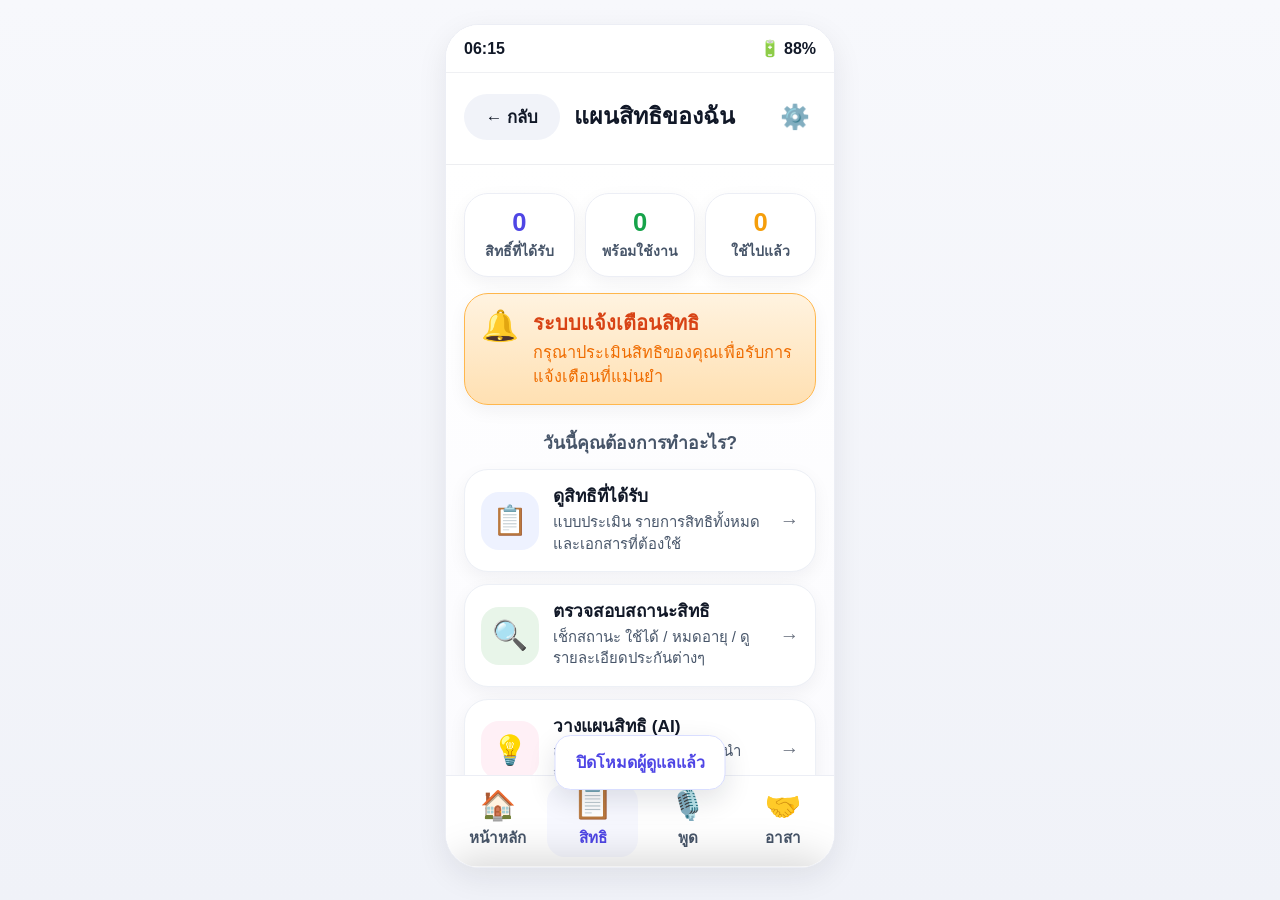
==== commit c2ab07fc: "Update title and content in rights.html" ====
--- a/rights.html
+++ b/rights.html
@@ -3,16 +3,13 @@
 <head>
   <meta charset="UTF-8" />
   <meta name="viewport" content="width=device-width, initial-scale=1.0" />
-  <title>เช็กสิทธิของฉัน — สิทธิถึงบ้าน</title>
+  <title>แผนสิทธิของฉัน — สิทธิถึงบ้าน</title>
   <link rel="stylesheet" href="styles.css" />
 </head>
 <body>
   <div class="phone-outer">
     <div class="phone">
 
-      <!-- ══════════════════════════════
-           SCREEN 2: RIGHTS
-      ══════════════════════════════ -->
       <section id="screen-rights" class="screen active">
         <div class="status-bar">
           <span>00:00</span>
@@ -21,128 +18,192 @@
 
         <header class="topbar">
           <button class="topbar__back" onclick="App.showScreen('screen-home')">← กลับ</button>
-          <div class="topbar__title">เช็กสิทธิของฉัน</div>
-          <button onclick="App.showScreen('screen-settings')" style="background:none;border:none;cursor:pointer;font-size:1.5rem;line-height:1;padding:4px 6px;margin-left:auto;" aria-label="ตั้งค่า" title="ตั้งค่า">⚙️</button>
+          <div class="topbar__title" style="font-size:1.45rem;">แผนสิทธิของฉัน</div>
+          <button onclick="App.openSettings()" style="background:none;border:none;cursor:pointer;font-size:1.5rem;line-height:1;padding:4px 6px;margin-left:auto;" aria-label="ตั้งค่า" title="ตั้งค่า">⚙️</button>
         </header>
 
-        <main class="content">
-          <section class="info-card">
-            <p class="info-card__title">ตอบคำถามสั้น ๆ</p>
-            <p class="info-card__desc">เพื่อช่วยประเมินสิทธิที่เหมาะกับคุณ</p>
-          </section>
-
-          <div class="quiz-progress">
-            <div class="quiz-progress__label" id="quizProgressLabel">ตอบแล้ว 0 / 3 ข้อ</div>
-            <div class="progress-track">
-              <div class="progress-fill" id="quizProgressFill" style="width:0%"></div>
+        <main class="content" style="position: relative; overflow-x: hidden;">
+
+          <div id="view-rights-dashboard" style="display:block; animation: slideIn 0.3s ease;">
+            
+            <div class="stats-row" style="margin-top: 10px;">
+              <div class="stat-card">
+                <div class="stat-card__value" id="dashboardRightsCount" style="color:var(--primary);">0</div>
+                <div class="stat-card__label">สิทธิ์ที่ได้รับ</div>
+              </div>
+              <div class="stat-card">
+                <div class="stat-card__value" style="color:#16a34a;">0</div>
+                <div class="stat-card__label">พร้อมใช้งาน</div>
+              </div>
+              <div class="stat-card">
+                <div class="stat-card__value" style="color:#f59e0b;">0</div>
+                <div class="stat-card__label">ใช้ไปแล้ว</div>
+              </div>
+            </div>
+
+            <div class="reminder-card" style="background: linear-gradient(180deg, #fff3e0 0%, #ffe0b2 100%); border-color: #ffb74d;">
+              <span class="reminder-card__icon">🔔</span>
+              <div class="reminder-card__text">
+                <div class="reminder-card__title" style="color: #d84315;">ระบบแจ้งเตือนสิทธิ</div>
+                <div class="reminder-card__sub" style="color: #ef6c00;">
+                  กรุณาประเมินสิทธิของคุณเพื่อรับการแจ้งเตือนที่แม่นยำ
+                </div>
+              </div>
+            </div>
+
+            <p class="section-label" style="text-align: center; font-size: 1.1rem; margin-top: 24px;">วันนี้คุณต้องการทำอะไร?</p>
+
+            <div class="main-grid" style="grid-template-columns: 1fr; gap: 12px;">
+              <button class="contact-card" onclick="App.showRightsList()" style="min-height: 80px;">
+                <div class="contact-card__icon-wrap" style="background: #eef2ff; color: #4f46e5;">
+                  <span class="contact-card__icon">📋</span>
+                </div>
+                <div class="contact-card__content" style="text-align: left;">
+                  <div class="contact-card__title">ดูสิทธิที่ได้รับ</div>
+                  <div class="contact-card__desc">แบบประเมิน รายการสิทธิทั้งหมด และเอกสารที่ต้องใช้</div>
+                </div>
+                <span class="contact-card__arrow">→</span>
+              </button>
+
+              <button class="contact-card" onclick="App.showToast('กำลังพัฒนาระบบตรวจสอบสถานะ...')" style="min-height: 80px;">
+                <div class="contact-card__icon-wrap" style="background: #e8f5e9; color: #16a34a;">
+                  <span class="contact-card__icon">🔍</span>
+                </div>
+                <div class="contact-card__content" style="text-align: left;">
+                  <div class="contact-card__title">ตรวจสอบสถานะสิทธิ</div>
+                  <div class="contact-card__desc">เช็กสถานะ ใช้ได้ / หมดอายุ / ดูรายละเอียดประกันต่างๆ</div>
+                </div>
+                <span class="contact-card__arrow">→</span>
+              </button>
+
+              <button class="contact-card" onclick="App.showToast('กำลังพัฒนาระบบ AI วางแผนสิทธิ...')" style="min-height: 80px;">
+                <div class="contact-card__icon-wrap" style="background: #fff0f6; color: #db2777;">
+                  <span class="contact-card__icon">💡</span>
+                </div>
+                <div class="contact-card__content" style="text-align: left;">
+                  <div class="contact-card__title">วางแผนสิทธิ (AI)</div>
+                  <div class="contact-card__desc">ลำดับการใช้สิทธิ & คำแนะนำจาก AI เพื่อใช้ให้คุ้มค่า</div>
+                </div>
+                <span class="contact-card__arrow">→</span>
+              </button>
             </div>
           </div>
 
-          <section class="quiz-box">
-            <p class="quiz-box__question">คุณมีอายุเท่าไหร่?</p>
-            <button class="quiz-option selected" id="age-a" onclick="App.selectOption('age','age-a')">
-              <span class="quiz-option__check">✅</span> 60–69 ปี
-            </button>
-            <button class="quiz-option" id="age-b" onclick="App.selectOption('age','age-b')">
-              <span class="quiz-option__check">⬜</span> 70–79 ปี
-            </button>
-            <button class="quiz-option" id="age-c" onclick="App.selectOption('age','age-c')">
-              <span class="quiz-option__check">⬜</span> 80 ปีขึ้นไป
-            </button>
-          </section>
-
-          <section class="quiz-box">
-            <p class="quiz-box__question">รายได้ของคุณเป็นแบบใด?</p>
-            <button class="quiz-option" id="income-a" onclick="App.selectOption('income','income-a')">
-              <span class="quiz-option__check">⬜</span> ไม่มีรายได้ประจำ
-            </button>
-            <button class="quiz-option" id="income-b" onclick="App.selectOption('income','income-b')">
-              <span class="quiz-option__check">⬜</span> มีรายได้บ้างเล็กน้อย
-            </button>
-            <button class="quiz-option" id="income-c" onclick="App.selectOption('income','income-c')">
-              <span class="quiz-option__check">⬜</span> มีรายได้ประจำ
-            </button>
-          </section>
-
-          <section class="quiz-box">
-            <p class="quiz-box__question">ตอนนี้คุณอาศัยอยู่แบบใด?</p>
-            <button class="quiz-option" id="status-a" onclick="App.selectOption('status','status-a')">
-              <span class="quiz-option__check">⬜</span> อยู่คนเดียว
-            </button>
-            <button class="quiz-option" id="status-b" onclick="App.selectOption('status','status-b')">
-              <span class="quiz-option__check">⬜</span> อยู่กับครอบครัว
-            </button>
-            <button class="quiz-option" id="status-c" onclick="App.selectOption('status','status-c')">
-              <span class="quiz-option__check">⬜</span> มีผู้ดูแลประจำ
-            </button>
-          </section>
-
-          <section class="result-box" id="rightsResult">
-            กรุณาเลือกข้อมูลให้ครบเพื่อประเมินสิทธิของคุณ
-          </section>
-
-          <!-- เพิ่มใหม่: แยกสิทธิแบบเป็นข้อ -->
-          <section class="rights-detail-card" id="rightsDetailCard">
-            <div class="rights-detail-card__head">
+          <div id="view-rights-main" style="display:none; animation: slideIn 0.3s ease;">
+            <div style="display:flex; align-items:center; margin-bottom: 16px; gap: 14px;">
+              <button class="topbar__back" onclick="App.backToRightsDashboard()">← กลับหน้าแผนสิทธิ</button>
+            </div>
+
+            <section class="info-card" style="display:flex; flex-direction:column; align-items:center; text-align:center; gap:12px; padding: 24px 18px;">
               <div>
-                <p class="rights-detail-card__eyebrow">สรุปผลแบบละเอียด</p>
-                <h3 class="rights-detail-card__title">สิทธิที่คุณอาจได้รับ</h3>
-              </div>
-              <div class="rights-score" id="rightsScore">รอประเมิน</div>
-            </div>
-
-            <div class="rights-list" id="rightsList">
-              <div class="rights-empty">กรุณาตอบคำถามให้ครบก่อน ระบบจะแยกสิทธิให้เป็นข้อ ๆ</div>
-            </div>
-
-            <div class="rights-tags" id="rightsTags">
-              <span class="rights-tag">ยังไม่มีข้อมูลเพียงพอ</span>
-            </div>
-          </section>
-
-          <!-- เพิ่มใหม่: เอกสารที่ควรเตรียม -->
-          <section class="rights-docs-card" id="rightsDocsCard">
-            <div class="rights-docs-card__head">
-              <h3 class="rights-docs-card__title">เอกสารที่ควรเตรียม</h3>
-              <span class="rights-docs-card__badge" id="rightsDocsCount">0 รายการ</span>
-            </div>
-
-            <div class="rights-docs-list" id="rightsDocsList">
-              <div class="rights-empty">ระบบจะแนะนำเอกสารหลังประเมินสิทธิ</div>
-            </div>
-          </section>
-
-          <div class="rights-action-row">
-            <button class="btn-secondary rights-action-btn" onclick="App.speakTextFromElement('rightsDetailCard')">
-              🔊 อ่านผลให้ฟัง
-            </button>
-            <button class="btn-secondary rights-action-btn" onclick="App.showScreen('screen-docs')">
-              📄 ไปหน้าเอกสาร
+                <p class="info-card__title" style="font-size: 1.35rem;">สิทธิประโยชน์ของคุณ</p>
+                <p class="info-card__desc">ทำแบบประเมินเพื่อวิเคราะห์สิทธิที่คุณอาจได้รับ</p>
+              </div>
+              <button id="startQuizBtn" class="btn-primary" onclick="App.openQuiz()" style="width: 100%; max-width: 280px; min-height: 56px; border-radius: 18px;">
+                📋 เริ่มประเมินสิทธิ
+              </button>
+            </section>
+
+            <section class="result-box" id="rightsResult">
+              กรุณากดปุ่มเพื่อเริ่มประเมินสิทธิ
+            </section>
+
+            <section class="rights-detail-card" id="rightsDetailCard">
+              <div class="rights-detail-card__head">
+                <div>
+                  <p class="rights-detail-card__eyebrow">สรุปผลแบบละเอียด</p>
+                  <h3 class="rights-detail-card__title">สิทธิที่คุณอาจได้รับ</h3>
+                </div>
+                <div class="rights-score" id="rightsScore">รอประเมิน</div>
+              </div>
+
+              <div class="rights-list" id="rightsList">
+                <div class="rights-empty">กรุณาทำแบบประเมินเพื่อดูสิทธิที่นี่</div>
+              </div>
+
+              <div class="rights-tags" id="rightsTags">
+                <span class="rights-tag">ยังไม่มีข้อมูลเพียงพอ</span>
+              </div>
+            </section>
+
+            <section class="rights-docs-card" id="rightsDocsCard">
+              <div class="rights-docs-card__head">
+                <h3 class="rights-docs-card__title">เอกสารที่ควรเตรียม</h3>
+                <span class="rights-docs-card__badge" id="rightsDocsCount">0 รายการ</span>
+              </div>
+
+              <div class="rights-docs-list" id="rightsDocsList">
+                <div class="rights-empty">ระบบจะแนะนำเอกสารหลังประเมินสิทธิ</div>
+              </div>
+            </section>
+
+            <div class="rights-action-row">
+              <button class="btn-secondary rights-action-btn" onclick="App.speakTextFromElement('rightsDetailCard')">
+                🔊 อ่านผลให้ฟัง
+              </button>
+              <button class="btn-secondary rights-action-btn" onclick="App.showScreen('screen-docs')">
+                📄 ไปหน้าเอกสาร
+              </button>
+            </div>
+          </div>
+
+          <div id="view-rights-quiz" style="display:none; animation: slideIn 0.3s ease;">
+            <div style="display:flex; align-items:center; margin-bottom: 20px; gap: 14px;">
+              <button class="topbar__back" onclick="App.closeQuiz()">← กลับ</button>
+              <h2 style="font-size: 1.35rem; font-weight:900; color:var(--text);">แบบประเมินสิทธิ</h2>
+            </div>
+
+            <div class="quiz-progress">
+              <div class="quiz-progress__label" id="quizProgressLabel">ตอบแล้ว 0 / 3 ข้อ</div>
+              <div class="progress-track">
+                <div class="progress-fill" id="quizProgressFill" style="width:0%"></div>
+              </div>
+            </div>
+
+            <section class="quiz-box">
+              <p class="quiz-box__question">คุณมีอายุเท่าไหร่?</p>
+              <button class="quiz-option" id="age-a" onclick="App.selectOption('age','age-a')">
+                <span class="quiz-option__check">⬜</span> 60–69 ปี
+              </button>
+              <button class="quiz-option" id="age-b" onclick="App.selectOption('age','age-b')">
+                <span class="quiz-option__check">⬜</span> 70–79 ปี
+              </button>
+              <button class="quiz-option" id="age-c" onclick="App.selectOption('age','age-c')">
+                <span class="quiz-option__check">⬜</span> 80 ปีขึ้นไป
+              </button>
+            </section>
+
+            <section class="quiz-box">
+              <p class="quiz-box__question">รายได้ของคุณเป็นแบบใด?</p>
+              <button class="quiz-option" id="income-a" onclick="App.selectOption('income','income-a')">
+                <span class="quiz-option__check">⬜</span> ไม่มีรายได้ประจำ
+              </button>
+              <button class="quiz-option" id="income-b" onclick="App.selectOption('income','income-b')">
+                <span class="quiz-option__check">⬜</span> มีรายได้บ้างเล็กน้อย
+              </button>
+              <button class="quiz-option" id="income-c" onclick="App.selectOption('income','income-c')">
+                <span class="quiz-option__check">⬜</span> มีรายได้ประจำ
+              </button>
+            </section>
+
+            <section class="quiz-box">
+              <p class="quiz-box__question">ตอนนี้คุณอาศัยอยู่แบบใด?</p>
+              <button class="quiz-option" id="status-a" onclick="App.selectOption('status','status-a')">
+                <span class="quiz-option__check">⬜</span> อยู่คนเดียว
+              </button>
+              <button class="quiz-option" id="status-b" onclick="App.selectOption('status','status-b')">
+                <span class="quiz-option__check">⬜</span> อยู่กับครอบครัว
+              </button>
+              <button class="quiz-option" id="status-c" onclick="App.selectOption('status','status-c')">
+                <span class="quiz-option__check">⬜</span> มีผู้ดูแลประจำ
+              </button>
+            </section>
+
+            <button class="btn-primary" onclick="App.closeQuiz()" style="margin-top:10px; margin-bottom:20px;">
+              ✅ บันทึกและดูผล
             </button>
           </div>
 
-          <section class="result-box">
-            <p class="result-box__title">ตัวอย่างสิทธิที่เกี่ยวข้อง</p>
-
-            <div class="right-item">
-              <span class="right-item__dot"></span>
-              <span class="right-item__text">เบี้ยยังชีพผู้สูงอายุรายเดือน</span>
-            </div>
-
-            <div class="right-item">
-              <span class="right-item__dot"></span>
-              <span class="right-item__text">สิทธิรักษาพยาบาลตามบัตรทอง</span>
-            </div>
-
-            <div class="right-item">
-              <span class="right-item__dot"></span>
-              <span class="right-item__text">บริการช่วยเหลือจากหน่วยงานในพื้นที่</span>
-            </div>
-
-            <button class="btn-primary" onclick="App.showScreen('screen-docs')" style="margin-top:12px">
-              📄 ดูเอกสารที่ต้องใช้
-            </button>
-          </section>
         </main>
 
         <nav class="nav-bar">
@@ -161,12 +222,14 @@
         </nav>
       </section>
 
+      <div id="settingsOverlay" class="settings-overlay" onclick="App.closeSettings()"></div>
+      <div id="settingsPanel" class="settings-panel" aria-hidden="true"></div>
+
     </div>
   </div>
 
   <script src="app.js"></script>
   <script>
-    // Page-navigation bridge — routes showScreen() calls to their own HTML file
     const _originalShowScreen = App.showScreen;
     const pageMap = {
       'screen-home':        'index.html',
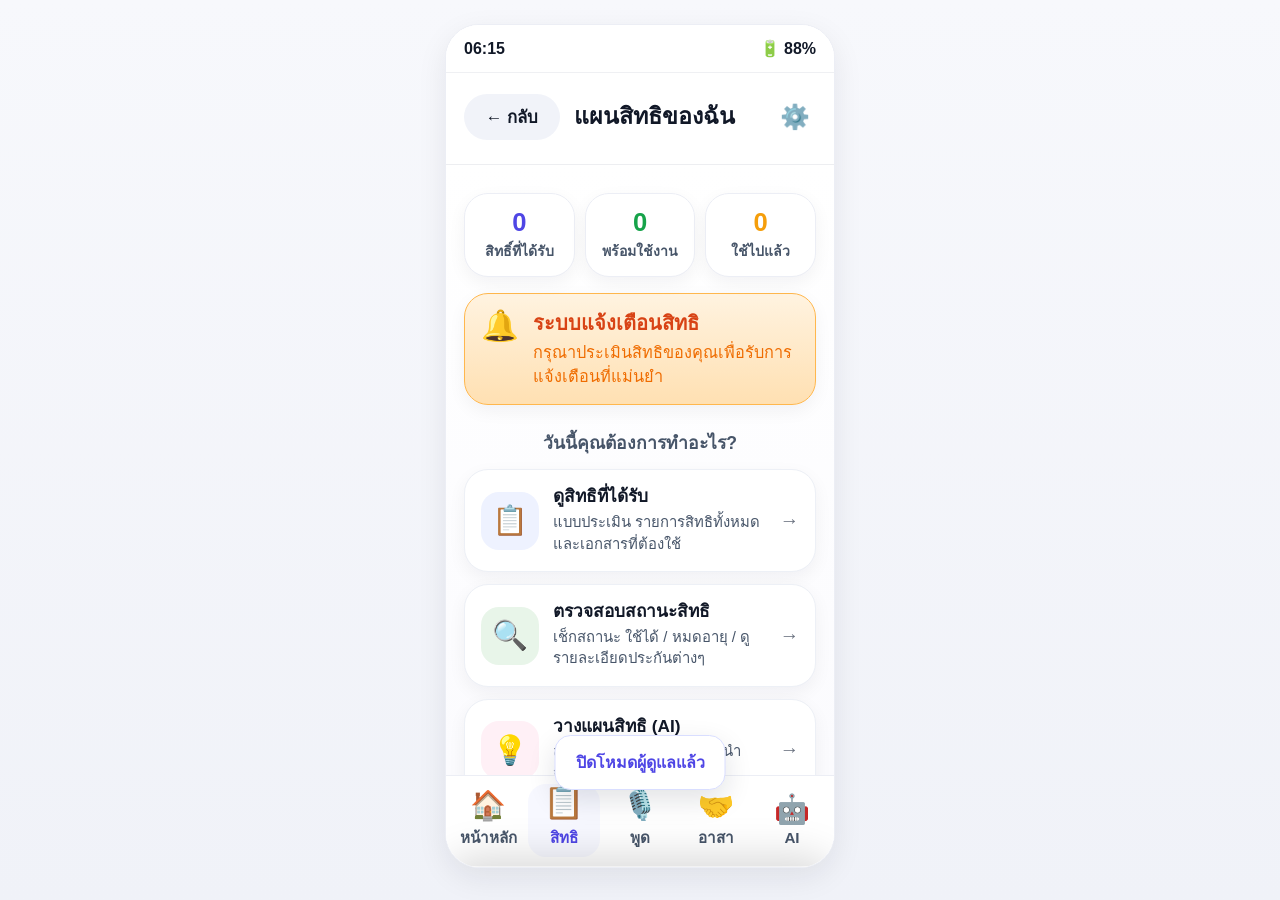
==== commit a8dc114f: "Update button actions and add AI navigation item" ====
--- a/rights.html
+++ b/rights.html
@@ -76,7 +76,7 @@
                 <span class="contact-card__arrow">→</span>
               </button>
 
-              <button class="contact-card" onclick="App.showToast('กำลังพัฒนาระบบ AI วางแผนสิทธิ...')" style="min-height: 80px;">
+              <button class="contact-card" onclick="window.location.href = 'ai-rights.html'" style="min-height: 80px;">
                 <div class="contact-card__icon-wrap" style="background: #fff0f6; color: #db2777;">
                   <span class="contact-card__icon">💡</span>
                 </div>
@@ -218,6 +218,9 @@
           </button>
           <button class="nav-item" onclick="App.showScreen('screen-volunteer')">
             <span class="nav-item__icon">🤝</span>อาสา
+          </button>
+          <button class="nav-item" onclick="App.showScreen('screen-ai')">
+            <span class="nav-item__icon">🤖</span>AI
           </button>
         </nav>
       </section>
@@ -250,5 +253,371 @@
       }
     };
   </script>
+
+  <script>
+  (() => {
+    function injectStatusFeature() {
+      const style = document.createElement("style");
+      style.textContent = `
+        .status-modal-overlay{
+          position:fixed; inset:0; background:rgba(8,12,30,.55);
+          backdrop-filter: blur(4px);
+          display:none; align-items:flex-end; justify-content:center;
+          z-index:9999;
+        }
+        .status-modal-overlay.active{ display:flex; }
+
+        .status-sheet{
+          width:min(100%, 430px);
+          max-height:88vh;
+          overflow:auto;
+          background:linear-gradient(180deg,#1b2145 0%, #10162f 100%);
+          color:#fff;
+          border-radius:24px 24px 0 0;
+          box-shadow:0 -10px 35px rgba(0,0,0,.28);
+          padding:18px 16px 22px;
+          animation:statusSheetIn .22s ease;
+        }
+
+        @keyframes statusSheetIn{
+          from{ transform:translateY(30px); opacity:0; }
+          to{ transform:translateY(0); opacity:1; }
+        }
+
+        .status-sheet__grab{
+          width:54px; height:6px; border-radius:99px;
+          background:rgba(255,255,255,.25); margin:0 auto 14px;
+        }
+
+        .status-sheet__head{
+          display:flex; align-items:center; justify-content:space-between; gap:12px;
+          margin-bottom:14px;
+        }
+
+        .status-sheet__title{
+          margin:0; font-size:1.2rem; font-weight:900;
+        }
+
+        .status-close{
+          border:none; background:rgba(255,255,255,.12); color:#fff;
+          width:40px; height:40px; border-radius:12px; cursor:pointer;
+          font-size:1.1rem;
+        }
+
+        .status-alert{
+          display:flex; gap:12px; align-items:flex-start;
+          background:rgba(255,193,7,.12);
+          border:1px solid rgba(255,193,7,.35);
+          border-radius:18px; padding:14px;
+          margin-bottom:14px;
+        }
+
+        .status-alert__icon{ font-size:1.5rem; line-height:1; }
+        .status-alert__title{ font-weight:800; margin-bottom:4px; color:#ffd54f; }
+        .status-alert__desc{ color:#e8ecff; opacity:.92; font-size:.95rem; }
+
+        .status-summary{
+          display:grid; grid-template-columns:repeat(3,1fr); gap:10px;
+          margin-bottom:14px;
+        }
+
+        .status-mini-card{
+          background:rgba(255,255,255,.06);
+          border:1px solid rgba(255,255,255,.12);
+          border-radius:18px; padding:12px; text-align:center;
+        }
+
+        .status-mini-card__value{
+          font-size:1.35rem; font-weight:900; margin-bottom:4px;
+        }
+
+        .status-mini-card__label{
+          font-size:.84rem; opacity:.86;
+        }
+
+        .status-list{
+          display:flex; flex-direction:column; gap:12px;
+        }
+
+        .status-card{
+          background:rgba(255,255,255,.06);
+          border:1px solid rgba(255,255,255,.12);
+          border-radius:20px; padding:14px;
+        }
+
+        .status-card__top{
+          display:flex; align-items:center; justify-content:space-between; gap:8px;
+          margin-bottom:10px;
+        }
+
+        .status-card__name{
+          font-size:1rem; font-weight:800;
+        }
+
+        .status-badge{
+          padding:6px 10px; border-radius:999px;
+          font-size:.8rem; font-weight:800;
+          white-space:nowrap;
+        }
+
+        .status-badge.ok{ background:#dcfce7; color:#166534; }
+        .status-badge.warn{ background:#fef3c7; color:#92400e; }
+        .status-badge.danger{ background:#fee2e2; color:#991b1b; }
+
+        .status-row{
+          display:flex; justify-content:space-between; gap:10px;
+          font-size:.92rem; color:#e6ebff; margin:6px 0;
+        }
+
+        .status-countdown{
+          margin-top:10px; padding:10px 12px;
+          border-radius:14px; background:rgba(79,70,229,.16);
+          color:#dbe4ff; font-size:.9rem;
+        }
+
+        .status-actions{
+          display:grid; grid-template-columns:repeat(2,1fr); gap:8px; margin-top:12px;
+        }
+
+        .status-btn{
+          border:none; border-radius:14px; min-height:42px;
+          font-weight:800; cursor:pointer; padding:10px 12px;
+        }
+
+        .status-btn--primary{
+          background:#8ea2ff; color:#111936;
+        }
+
+        .status-btn--ghost{
+          background:rgba(255,255,255,.1); color:#fff;
+          border:1px solid rgba(255,255,255,.12);
+        }
+
+        .status-ai-tip{
+          margin-top:14px;
+          background:linear-gradient(180deg, rgba(219,39,119,.16), rgba(168,85,247,.14));
+          border:1px solid rgba(236,72,153,.28);
+          border-radius:18px; padding:14px;
+        }
+
+        .status-ai-tip__title{
+          font-weight:900; margin-bottom:6px;
+        }
+
+        .status-ai-tip__text{
+          font-size:.93rem; color:#f5eefe; line-height:1.5;
+        }
+      `;
+      document.head.appendChild(style);
+
+      const modal = document.createElement("div");
+      modal.className = "status-modal-overlay";
+      modal.id = "rightsStatusModal";
+      modal.innerHTML = `
+        <div class="status-sheet" role="dialog" aria-modal="true" aria-labelledby="rightsStatusTitle">
+          <div class="status-sheet__grab"></div>
+
+          <div class="status-sheet__head">
+            <h3 class="status-sheet__title" id="rightsStatusTitle">ตรวจสอบสถานะสิทธิ</h3>
+            <button class="status-close" id="rightsStatusClose" aria-label="ปิด">✕</button>
+          </div>
+
+          <div class="status-alert">
+            <div class="status-alert__icon">🔔</div>
+            <div>
+              <div class="status-alert__title">แจ้งเตือนสิทธิอัตโนมัติ</div>
+              <div class="status-alert__desc" id="rightsStatusAlertText">
+                ระบบกำลังประเมินข้อมูลสิทธิของคุณ
+              </div>
+            </div>
+          </div>
+
+          <div class="status-summary">
+            <div class="status-mini-card">
+              <div class="status-mini-card__value" id="statusReadyCount">0</div>
+              <div class="status-mini-card__label">พร้อมใช้</div>
+            </div>
+            <div class="status-mini-card">
+              <div class="status-mini-card__value" id="statusWarnCount">0</div>
+              <div class="status-mini-card__label">ใกล้ครบกำหนด</div>
+            </div>
+            <div class="status-mini-card">
+              <div class="status-mini-card__value" id="statusExpiredCount">0</div>
+              <div class="status-mini-card__label">ต้องตรวจสอบ</div>
+            </div>
+          </div>
+
+          <div class="status-list" id="rightsStatusList"></div>
+
+          <div class="status-ai-tip">
+            <div class="status-ai-tip__title">💡 AI แนะนำให้คุณ</div>
+            <div class="status-ai-tip__text" id="rightsAITipText">
+              ควรเริ่มจากตรวจสอบสิทธิที่ใกล้ครบกำหนดก่อน แล้วค่อยเตรียมเอกสารที่ยังขาด
+            </div>
+          </div>
+        </div>
+      `;
+      document.body.appendChild(modal);
+
+      const sampleRights = [
+        {
+          name: "เบี้ยยังชีพผู้สูงอายุ",
+          status: "ok",
+          statusText: "ใช้งานได้",
+          detail: "รับสิทธิได้ตามช่วงอายุของคุณ",
+          expireText: "อัปเดตข้อมูลล่าสุดแล้ว",
+          countdown: "ไม่มีรายการเร่งด่วน",
+          primaryText: "📄 ดูเอกสาร",
+          primaryAction: () => App.showScreen("screen-docs"),
+          ghostText: "🔊 อ่านให้ฟัง",
+          ghostAction: () => App.speakText("เบี้ยยังชีพผู้สูงอายุของคุณอยู่ในสถานะใช้งานได้ และไม่มีรายการเร่งด่วน")
+        },
+        {
+          name: "สิทธิรักษาพยาบาล",
+          status: "warn",
+          statusText: "ควรตรวจสอบ",
+          detail: "ควรเช็กหน่วยบริการและข้อมูลสิทธิรักษา",
+          expireText: "ควรยืนยันข้อมูลภายใน 7 วัน",
+          countdown: "เหลือเวลาแนะนำอีก 7 วัน",
+          primaryText: "🔔 ตั้งแจ้งเตือน",
+          primaryAction: () => App.showToast("ตั้งแจ้งเตือนสิทธิรักษาแล้ว"),
+          ghostText: "🤝 ขอคนช่วย",
+          ghostAction: () => App.showScreen("screen-volunteer")
+        },
+        {
+          name: "สิทธิช่วยเหลือเพิ่มเติม",
+          status: "danger",
+          statusText: "ต้องติดตาม",
+          detail: "อาจต้องยื่นเอกสารเพิ่มกับหน่วยงานในพื้นที่",
+          expireText: "ยังไม่มีข้อมูลยืนยันล่าสุด",
+          countdown: "แนะนำให้ติดต่อ อบต. หรือเทศบาลเร็วที่สุด",
+          primaryText: "📞 ติดต่ออาสา",
+          primaryAction: () => App.showScreen("screen-volunteer"),
+          ghostText: "💡 ให้ AI ช่วย",
+          ghostAction: () => {
+            if (typeof App.askAI === "function") {
+              const fakeAnswerEl = document.createElement("div");
+              const fakeStatusEl = document.createElement("div");
+              App.askAI("ช่วยสรุปว่าฉันควรตรวจสอบสถานะสิทธิอะไรบ้างและควรทำอะไรก่อน", fakeAnswerEl, fakeStatusEl);
+              App.showToast("กำลังให้ AI ช่วยวิเคราะห์...");
+            } else {
+              App.showToast("กำลังพัฒนาฟังก์ชัน AI");
+            }
+          }
+        }
+      ];
+
+      function renderStatusCards() {
+        const list = document.getElementById("rightsStatusList");
+        const readyCount = document.getElementById("statusReadyCount");
+        const warnCount = document.getElementById("statusWarnCount");
+        const expiredCount = document.getElementById("statusExpiredCount");
+        const alertText = document.getElementById("rightsStatusAlertText");
+        const aiTip = document.getElementById("rightsAITipText");
+
+        if (!list) return;
+
+        const okCount = sampleRights.filter(x => x.status === "ok").length;
+        const warnC = sampleRights.filter(x => x.status === "warn").length;
+        const dangerCount = sampleRights.filter(x => x.status === "danger").length;
+
+        readyCount.textContent = okCount;
+        warnCount.textContent = warnC;
+        expiredCount.textContent = dangerCount;
+
+        if (dangerCount > 0) {
+          alertText.textContent = "คุณมีสิทธิที่ควรรีบติดตามอย่างน้อย 1 รายการ";
+          aiTip.textContent = "เริ่มจากสิทธิที่ขึ้นว่า 'ต้องติดตาม' ก่อน จากนั้นค่อยตรวจสอบสิทธิรักษาพยาบาลและเอกสารประกอบ";
+        } else if (warnC > 0) {
+          alertText.textContent = "มีบางสิทธิที่ควรตรวจสอบข้อมูลเพิ่มเติม";
+          aiTip.textContent = "ตอนนี้ยังไม่มีรายการวิกฤต แต่ควรเช็กข้อมูลสิทธิรักษาและตั้งแจ้งเตือนไว้";
+        } else {
+          alertText.textContent = "สิทธิของคุณอยู่ในสถานะพร้อมใช้งาน";
+          aiTip.textContent = "สิทธิหลักของคุณพร้อมใช้แล้ว ควรเก็บเอกสารให้ครบและตั้งแจ้งเตือนล่วงหน้า";
+        }
+
+        list.innerHTML = sampleRights.map((item, index) => `
+          <div class="status-card">
+            <div class="status-card__top">
+              <div class="status-card__name">${item.name}</div>
+              <span class="status-badge ${item.status}">${item.statusText}</span>
+            </div>
+
+            <div class="status-row">
+              <span>รายละเอียด</span>
+              <span>${item.detail}</span>
+            </div>
+
+            <div class="status-row">
+              <span>สถานะล่าสุด</span>
+              <span>${item.expireText}</span>
+            </div>
+
+            <div class="status-countdown">${item.countdown}</div>
+
+            <div class="status-actions">
+              <button class="status-btn status-btn--primary" data-action="primary" data-index="${index}">
+                ${item.primaryText}
+              </button>
+              <button class="status-btn status-btn--ghost" data-action="ghost" data-index="${index}">
+                ${item.ghostText}
+              </button>
+            </div>
+          </div>
+        `).join("");
+
+        list.querySelectorAll("button[data-action]").forEach((btn) => {
+          btn.addEventListener("click", () => {
+            const index = Number(btn.dataset.index);
+            const type = btn.dataset.action;
+            const item = sampleRights[index];
+            if (!item) return;
+            if (type === "primary") item.primaryAction();
+            if (type === "ghost") item.ghostAction();
+          });
+        });
+      }
+
+      function openStatusModal() {
+        renderStatusCards();
+        modal.classList.add("active");
+        document.body.style.overflow = "hidden";
+      }
+
+      function closeStatusModal() {
+        modal.classList.remove("active");
+        document.body.style.overflow = "";
+      }
+
+      modal.addEventListener("click", (e) => {
+        if (e.target === modal) closeStatusModal();
+      });
+
+      modal.querySelector("#rightsStatusClose").addEventListener("click", closeStatusModal);
+
+      document.addEventListener("keydown", (e) => {
+        if (e.key === "Escape" && modal.classList.contains("active")) {
+          closeStatusModal();
+        }
+      });
+
+      const allCards = [...document.querySelectorAll(".contact-card")];
+      const statusCard = allCards.find((card) => {
+        const title = card.querySelector(".contact-card__title");
+        return title && title.textContent.includes("ตรวจสอบสถานะสิทธิ");
+      });
+
+      if (statusCard) {
+        statusCard.onclick = openStatusModal;
+      }
+    }
+
+    if (document.readyState === "loading") {
+      document.addEventListener("DOMContentLoaded", injectStatusFeature);
+    } else {
+      injectStatusFeature();
+    }
+  })();
+  </script>
 </body>
 </html>
